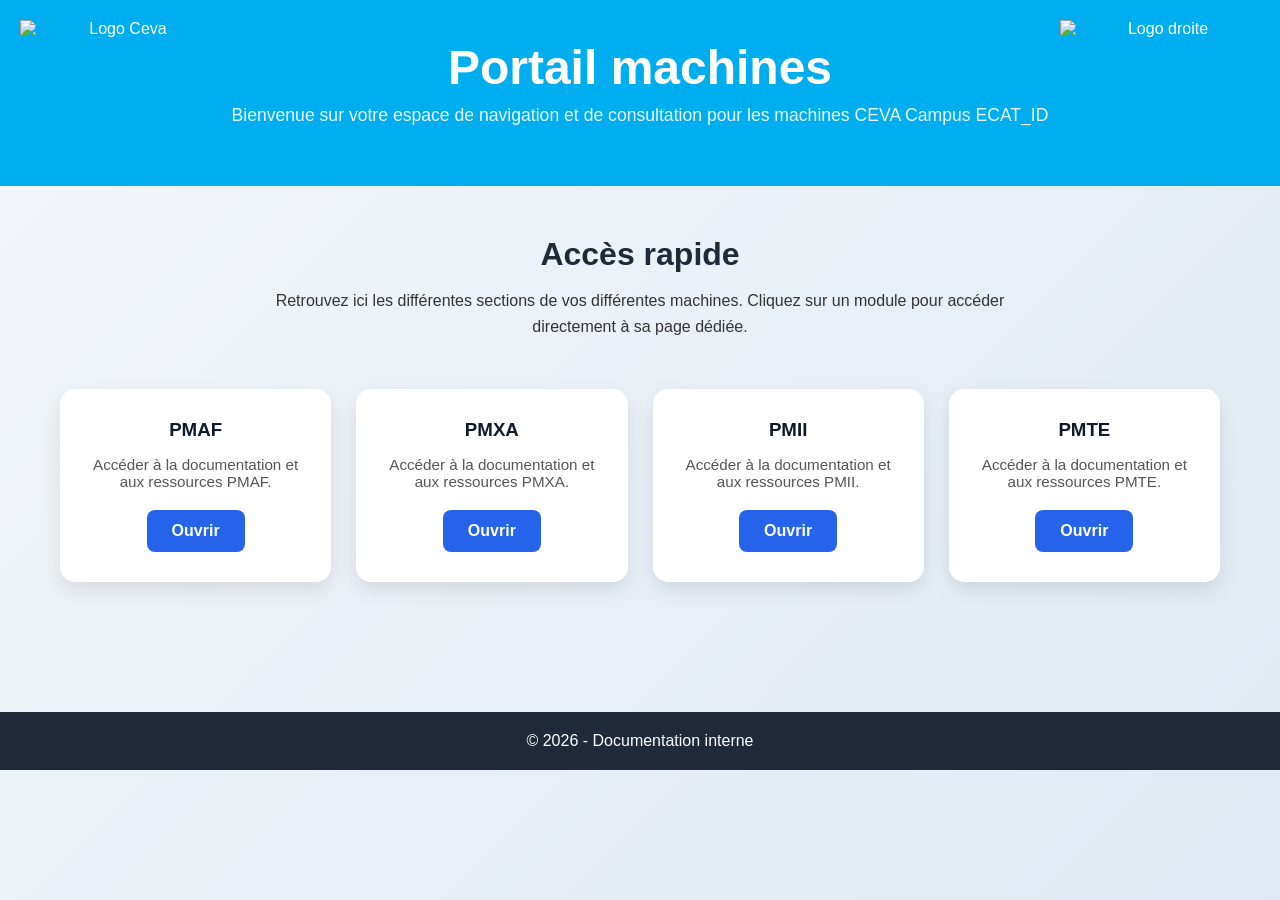
==== index.html @ be179c30 "V0.1" ====
<!DOCTYPE html>
<html lang="fr">
<head>
    <meta charset="UTF-8">
    <meta name="viewport" content="width=device-width, initial-scale=1.0">
    <title>Accueil - Documentation</title>

    <style>
        * {
            margin: 0;
            padding: 0;
            box-sizing: border-box;
            font-family: Arial, Helvetica, sans-serif;
        }

        body {
            background: linear-gradient(135deg, #f4f7fa, #dfe9f3);
            color: #333;
            min-height: 100vh;
        }

        header {
            position: relative;
            background: #00AEEF;
            color: white;
            padding: 40px 20px 60px 20px;
            text-align: center;
            overflow: hidden;
        }

        header h1 {
            font-size: 3rem;
            margin-bottom: 10px;
        }

        header p {
            font-size: 1.1rem;
            opacity: 0.9;
        }

        /* Images coins */
        .logo-left,
        .logo-right {
            position: absolute;
            top: 20px;
            width: 200px;
            height: 150px;
            object-fit: contain;
        }

        .logo-left {
            left: 20px;
        }

        .logo-right {
            right: 20px;
        }

        main {
            max-width: 1200px;
            margin: auto;
            padding: 50px 20px;
        }

        .intro {
            text-align: center;
            margin-bottom: 50px;
        }

        .intro h2 {
            font-size: 2rem;
            margin-bottom: 15px;
            color: #1f2937;
        }

        .intro p {
            max-width: 800px;
            margin: auto;
            line-height: 1.6;
        }

        /* Boutons */
        .cards {
            display: grid;
            grid-template-columns: repeat(auto-fit, minmax(220px, 1fr));
            gap: 25px;
            margin-top: 40px;
        }

        .card {
            background: white;
            border-radius: 15px;
            padding: 30px 20px;
            text-align: center;
            box-shadow: 0 8px 20px rgba(0,0,0,0.1);
            transition: 0.3s ease;
        }

        .card:hover {
            transform: translateY(-5px);
            box-shadow: 0 12px 25px rgba(0,0,0,0.15);
        }

        .card h3 {
            margin-bottom: 15px;
            color: #111827;
        }

        .card p {
            margin-bottom: 20px;
            font-size: 0.95rem;
            color: #555;
        }

        .card a {
            display: inline-block;
            text-decoration: none;
            background: #2563eb;
            color: white;
            padding: 12px 25px;
            border-radius: 8px;
            transition: 0.3s;
            font-weight: bold;
        }

        .card a:hover {
            background: #1d4ed8;
        }

        footer {
            margin-top: 80px;
            text-align: center;
            padding: 20px;
            background: #1f2937;
            color: white;
        }

        @media (max-width: 768px) {
            .logo-left,
            .logo-right {
                width: 70px;
                height: 70px;
            }

            header h1 {
                font-size: 2rem;
            }
        }
    </style>
</head>

<body>

    <header>

        <!-- Image haut gauche -->
        <img src="Pages/images/CEVA logo Ecat iD campus-white.png" alt="Logo Ceva" class="logo-left">

        <!-- Image haut droite -->
        <img src="Pages/images/MachineDefault.png" alt="Logo droite" class="logo-right">

        <h1>Portail machines</h1>
        <p>Bienvenue sur votre espace de navigation et de consultation pour les machines CEVA Campus ECAT_ID</p>

    </header>

    <main>

        <section class="intro">
            <h2>Accès rapide</h2>
            <p>
                Retrouvez ici les différentes sections de vos différentes machines.
                Cliquez sur un module pour accéder directement à sa page dédiée.
            </p>
        </section>

        <section class="cards">

            <div class="card">
                <h3>PMAF</h3>
                <p>Accéder à la documentation et aux ressources PMAF.</p>
                <a href="Pages/PMAF.html">Ouvrir</a>
            </div>

            <div class="card">
                <h3>PMXA</h3>
                <p>Accéder à la documentation et aux ressources PMXA.</p>
                <a href="Pages/PMXA.html">Ouvrir</a>
            </div>

            <div class="card">
                <h3>PMII</h3>
                <p>Accéder à la documentation et aux ressources PMII.</p>
                <a href="Pages/PMII.html">Ouvrir</a>
            </div>

            <div class="card">
                <h3>PMTE</h3>
                <p>Accéder à la documentation et aux ressources PMTE.</p>
                <a href="Pages/PMTE.html">Ouvrir</a>
            </div>

        </section>

    </main>

    <footer>
        <p>© 2026 - Documentation interne</p>
    </footer>

</body>
</html>
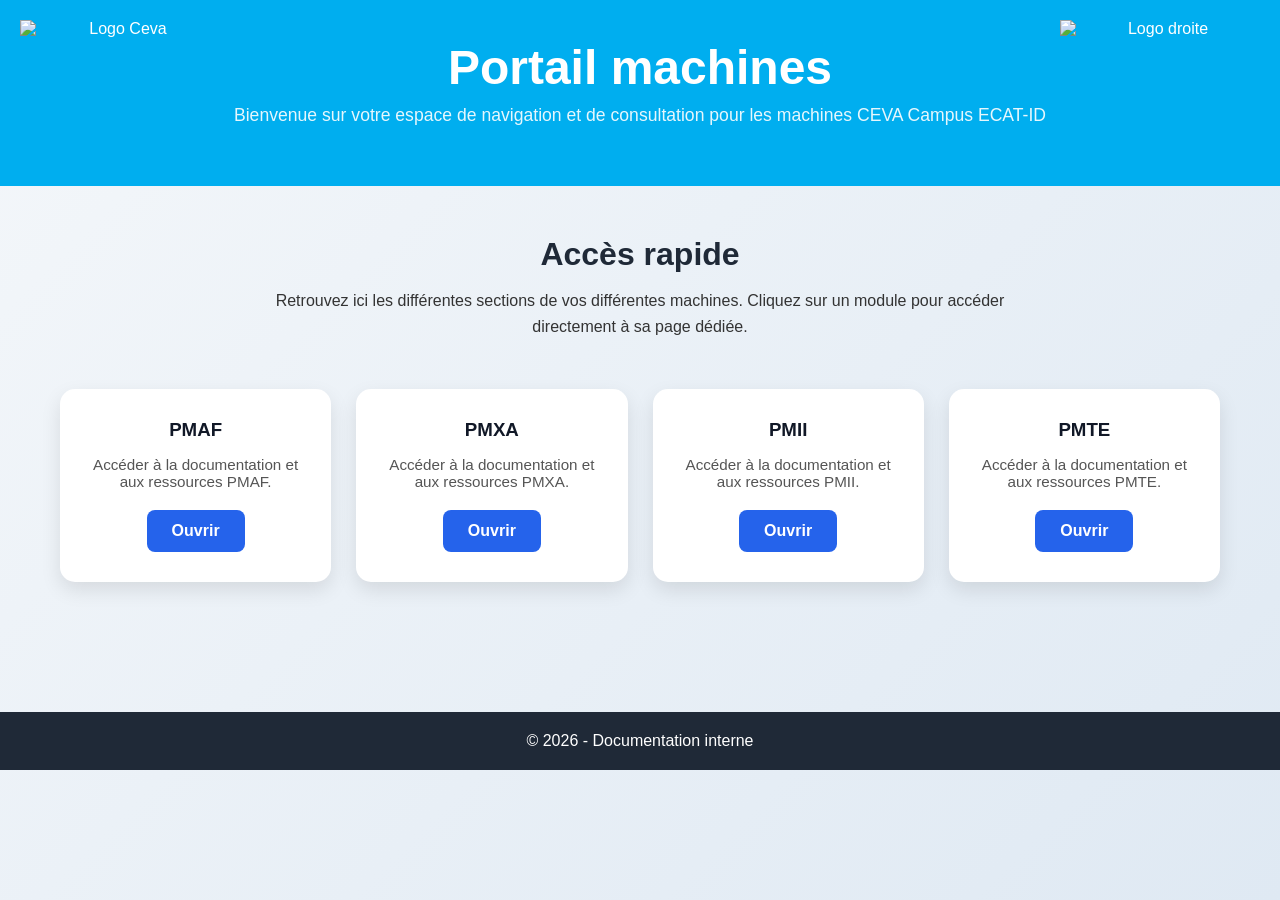
==== commit dfcfd048: "V0.1" ====
--- a/index.html
+++ b/index.html
@@ -1,152 +1,13 @@
 <!DOCTYPE html>
 <html lang="fr">
+
 <head>
     <meta charset="UTF-8">
     <meta name="viewport" content="width=device-width, initial-scale=1.0">
     <title>Accueil - Documentation</title>
 
-    <style>
-        * {
-            margin: 0;
-            padding: 0;
-            box-sizing: border-box;
-            font-family: Arial, Helvetica, sans-serif;
-        }
-
-        body {
-            background: linear-gradient(135deg, #f4f7fa, #dfe9f3);
-            color: #333;
-            min-height: 100vh;
-        }
-
-        header {
-            position: relative;
-            background: #00AEEF;
-            color: white;
-            padding: 40px 20px 60px 20px;
-            text-align: center;
-            overflow: hidden;
-        }
-
-        header h1 {
-            font-size: 3rem;
-            margin-bottom: 10px;
-        }
-
-        header p {
-            font-size: 1.1rem;
-            opacity: 0.9;
-        }
-
-        /* Images coins */
-        .logo-left,
-        .logo-right {
-            position: absolute;
-            top: 20px;
-            width: 200px;
-            height: 150px;
-            object-fit: contain;
-        }
-
-        .logo-left {
-            left: 20px;
-        }
-
-        .logo-right {
-            right: 20px;
-        }
-
-        main {
-            max-width: 1200px;
-            margin: auto;
-            padding: 50px 20px;
-        }
-
-        .intro {
-            text-align: center;
-            margin-bottom: 50px;
-        }
-
-        .intro h2 {
-            font-size: 2rem;
-            margin-bottom: 15px;
-            color: #1f2937;
-        }
-
-        .intro p {
-            max-width: 800px;
-            margin: auto;
-            line-height: 1.6;
-        }
-
-        /* Boutons */
-        .cards {
-            display: grid;
-            grid-template-columns: repeat(auto-fit, minmax(220px, 1fr));
-            gap: 25px;
-            margin-top: 40px;
-        }
-
-        .card {
-            background: white;
-            border-radius: 15px;
-            padding: 30px 20px;
-            text-align: center;
-            box-shadow: 0 8px 20px rgba(0,0,0,0.1);
-            transition: 0.3s ease;
-        }
-
-        .card:hover {
-            transform: translateY(-5px);
-            box-shadow: 0 12px 25px rgba(0,0,0,0.15);
-        }
-
-        .card h3 {
-            margin-bottom: 15px;
-            color: #111827;
-        }
-
-        .card p {
-            margin-bottom: 20px;
-            font-size: 0.95rem;
-            color: #555;
-        }
-
-        .card a {
-            display: inline-block;
-            text-decoration: none;
-            background: #2563eb;
-            color: white;
-            padding: 12px 25px;
-            border-radius: 8px;
-            transition: 0.3s;
-            font-weight: bold;
-        }
-
-        .card a:hover {
-            background: #1d4ed8;
-        }
-
-        footer {
-            margin-top: 80px;
-            text-align: center;
-            padding: 20px;
-            background: #1f2937;
-            color: white;
-        }
-
-        @media (max-width: 768px) {
-            .logo-left,
-            .logo-right {
-                width: 70px;
-                height: 70px;
-            }
-
-            header h1 {
-                font-size: 2rem;
-            }
-        }
-    </style>
+    <!-- Lien vers le CSS -->
+    <link rel="stylesheet" href="style.css">
 </head>
 
 <body>
@@ -160,18 +21,25 @@
         <img src="Pages/images/MachineDefault.png" alt="Logo droite" class="logo-right">
 
         <h1>Portail machines</h1>
-        <p>Bienvenue sur votre espace de navigation et de consultation pour les machines CEVA Campus ECAT_ID</p>
+
+        <p>
+            Bienvenue sur votre espace de navigation et de consultation
+            pour les machines CEVA Campus ECAT-ID
+        </p>
 
     </header>
 
     <main>
 
         <section class="intro">
+
             <h2>Accès rapide</h2>
+
             <p>
                 Retrouvez ici les différentes sections de vos différentes machines.
                 Cliquez sur un module pour accéder directement à sa page dédiée.
             </p>
+
         </section>
 
         <section class="cards">
@@ -209,4 +77,5 @@
     </footer>
 
 </body>
+
 </html>
--- a/style.css
+++ b/style.css
@@ -0,0 +1,141 @@
+* {
+    margin: 0;
+    padding: 0;
+    box-sizing: border-box;
+    font-family: Arial, Helvetica, sans-serif;
+}
+
+body {
+    background: linear-gradient(135deg, #f4f7fa, #dfe9f3);
+    color: #333;
+    min-height: 100vh;
+}
+
+header {
+    position: relative;
+    background: #00AEEF;
+    color: white;
+    padding: 40px 20px 60px 20px;
+    text-align: center;
+    overflow: hidden;
+}
+
+header h1 {
+    font-size: 3rem;
+    margin-bottom: 10px;
+}
+
+header p {
+    font-size: 1.1rem;
+    opacity: 0.9;
+}
+
+/* Images coins */
+.logo-left,
+.logo-right {
+    position: absolute;
+    top: 20px;
+    width: 200px;
+    height: 150px;
+    object-fit: contain;
+}
+
+.logo-left {
+    left: 20px;
+}
+
+.logo-right {
+    right: 20px;
+}
+
+main {
+    max-width: 1200px;
+    margin: auto;
+    padding: 50px 20px;
+}
+
+.intro {
+    text-align: center;
+    margin-bottom: 50px;
+}
+
+.intro h2 {
+    font-size: 2rem;
+    margin-bottom: 15px;
+    color: #1f2937;
+}
+
+.intro p {
+    max-width: 800px;
+    margin: auto;
+    line-height: 1.6;
+}
+
+/* Boutons */
+.cards {
+    display: grid;
+    grid-template-columns: repeat(auto-fit, minmax(220px, 1fr));
+    gap: 25px;
+    margin-top: 40px;
+}
+
+.card {
+    background: white;
+    border-radius: 15px;
+    padding: 30px 20px;
+    text-align: center;
+    box-shadow: 0 8px 20px rgba(0,0,0,0.1);
+    transition: 0.3s ease;
+}
+
+.card:hover {
+    transform: translateY(-5px);
+    box-shadow: 0 12px 25px rgba(0,0,0,0.15);
+}
+
+.card h3 {
+    margin-bottom: 15px;
+    color: #111827;
+}
+
+.card p {
+    margin-bottom: 20px;
+    font-size: 0.95rem;
+    color: #555;
+}
+
+.card a {
+    display: inline-block;
+    text-decoration: none;
+    background: #2563eb;
+    color: white;
+    padding: 12px 25px;
+    border-radius: 8px;
+    transition: 0.3s;
+    font-weight: bold;
+}
+
+.card a:hover {
+    background: #1d4ed8;
+}
+
+footer {
+    margin-top: 80px;
+    text-align: center;
+    padding: 20px;
+    background: #1f2937;
+    color: white;
+}
+
+@media (max-width: 768px) {
+
+    .logo-left,
+    .logo-right {
+        width: 70px;
+        height: 70px;
+    }
+
+    header h1 {
+        font-size: 2rem;
+    }
+}
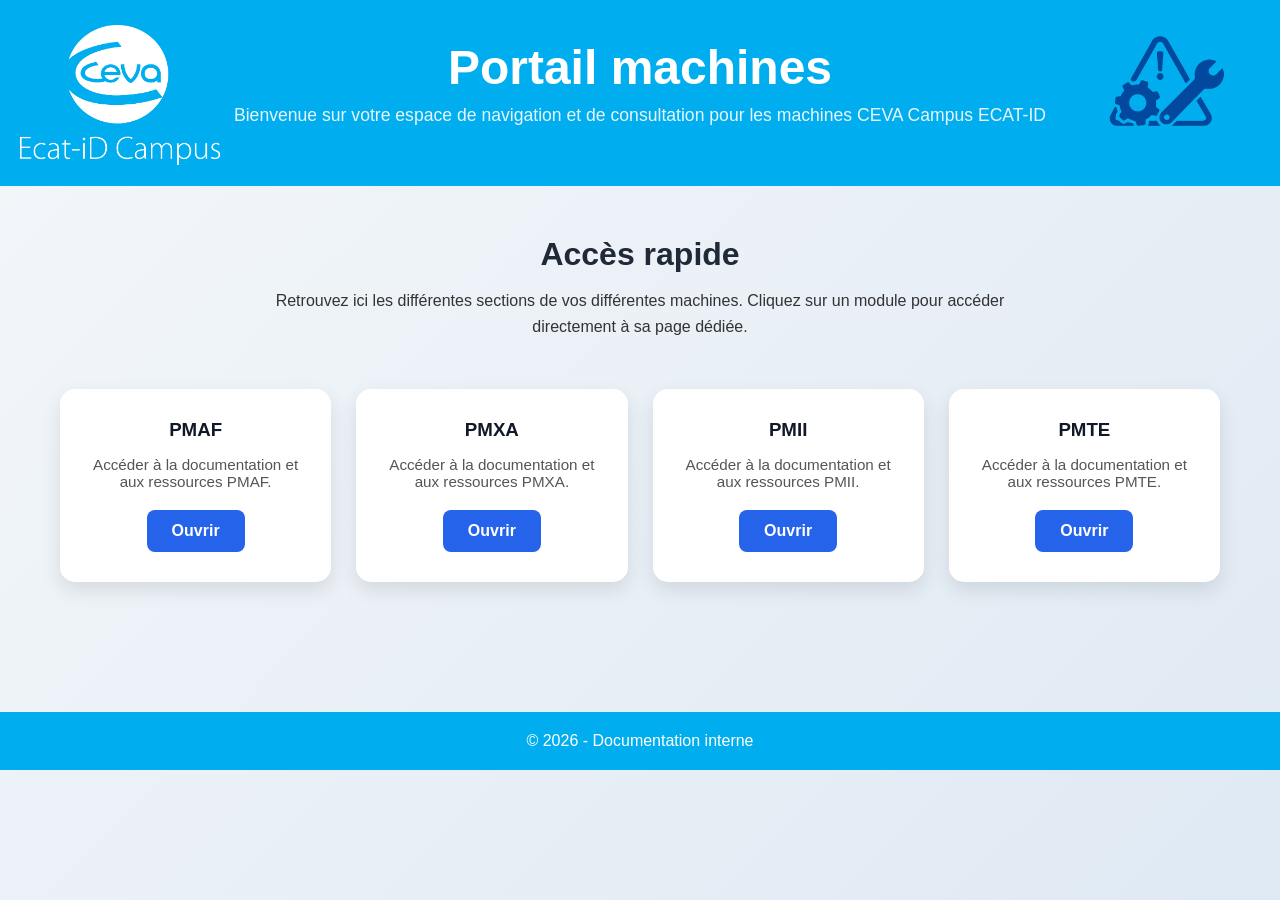
==== commit deef782c: "V0.1" ====
--- a/index.html
+++ b/index.html
@@ -15,10 +15,10 @@
     <header>
 
         <!-- Image haut gauche -->
-        <img src="Pages/images/CEVA logo Ecat iD campus-white.png" alt="Logo Ceva" class="logo-left">
+        <img src="Pages/Images/CEVA logo Ecat iD campus-white.png" alt="Logo Ceva" class="logo-left">
 
         <!-- Image haut droite -->
-        <img src="Pages/images/MachineDefault.png" alt="Logo droite" class="logo-right">
+        <img src="Pages/Images/MachineDefault.png" alt="Logo droite" class="logo-right">
 
         <h1>Portail machines</h1>
 
--- a/style.css
+++ b/style.css
@@ -123,7 +123,7 @@
     margin-top: 80px;
     text-align: center;
     padding: 20px;
-    background: #1f2937;
+    background: #00AEEF;
     color: white;
 }
 
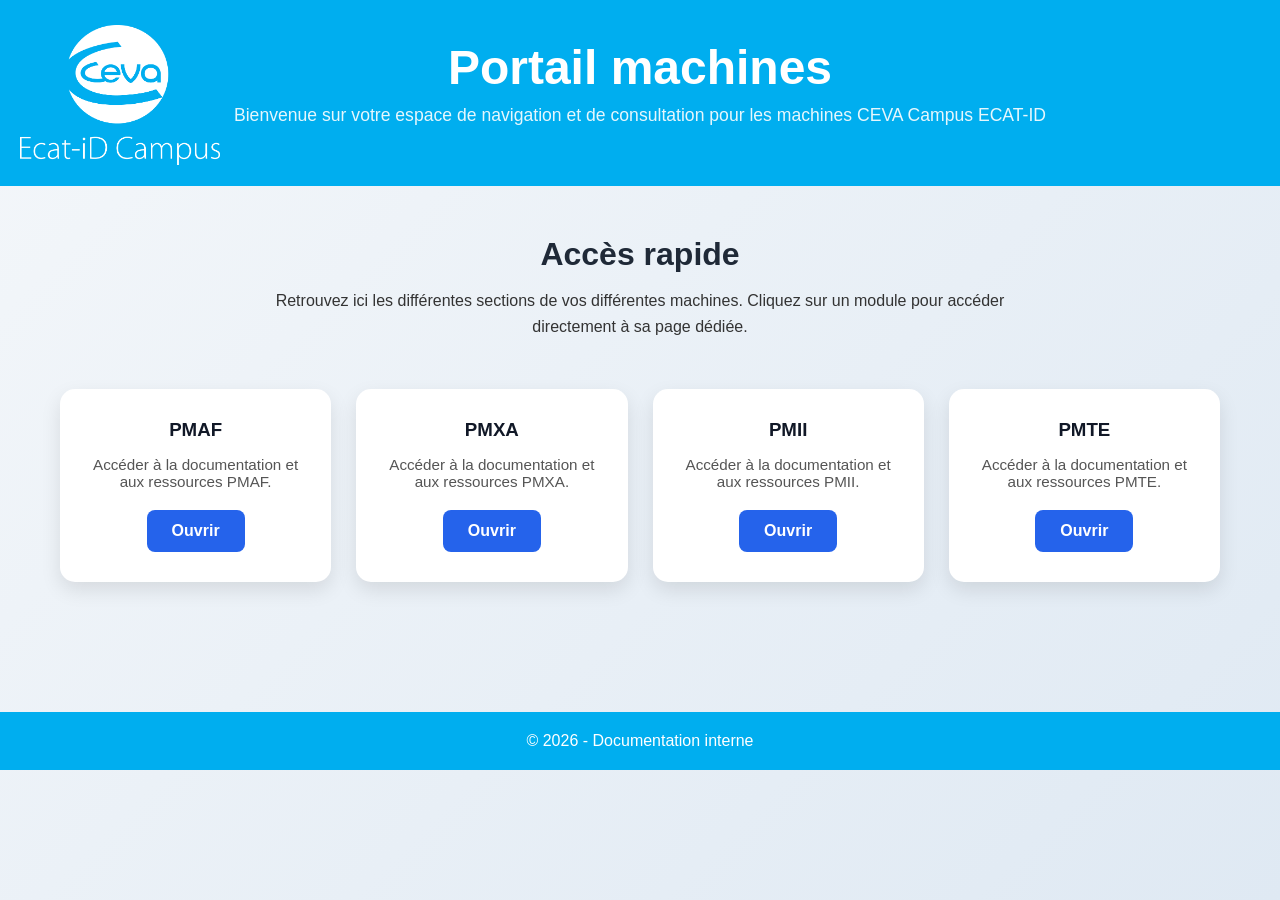
==== commit 535ed2f9: "V0.1" ====
--- a/index.html
+++ b/index.html
@@ -17,8 +17,6 @@
         <!-- Image haut gauche -->
         <img src="Pages/Images/CEVA logo Ecat iD campus-white.png" alt="Logo Ceva" class="logo-left">
 
-        <!-- Image haut droite -->
-        <img src="Pages/Images/MachineDefault.png" alt="Logo droite" class="logo-right">
 
         <h1>Portail machines</h1>
 
--- a/style.css
+++ b/style.css
@@ -138,4 +138,27 @@
     header h1 {
         font-size: 2rem;
     }
+}
+
+.breadcrumb {
+    max-width: 1200px;
+    margin: 20px auto 0 auto;
+    padding: 10px 20px;
+    font-size: 0.95rem;
+    color: #555;
+}
+
+.breadcrumb a {
+    text-decoration: none;
+    color: #2563eb;
+    font-weight: bold;
+}
+
+.breadcrumb a:hover {
+    text-decoration: underline;
+}
+
+.breadcrumb span {
+    margin: 0 8px;
+    color: #999;
 }
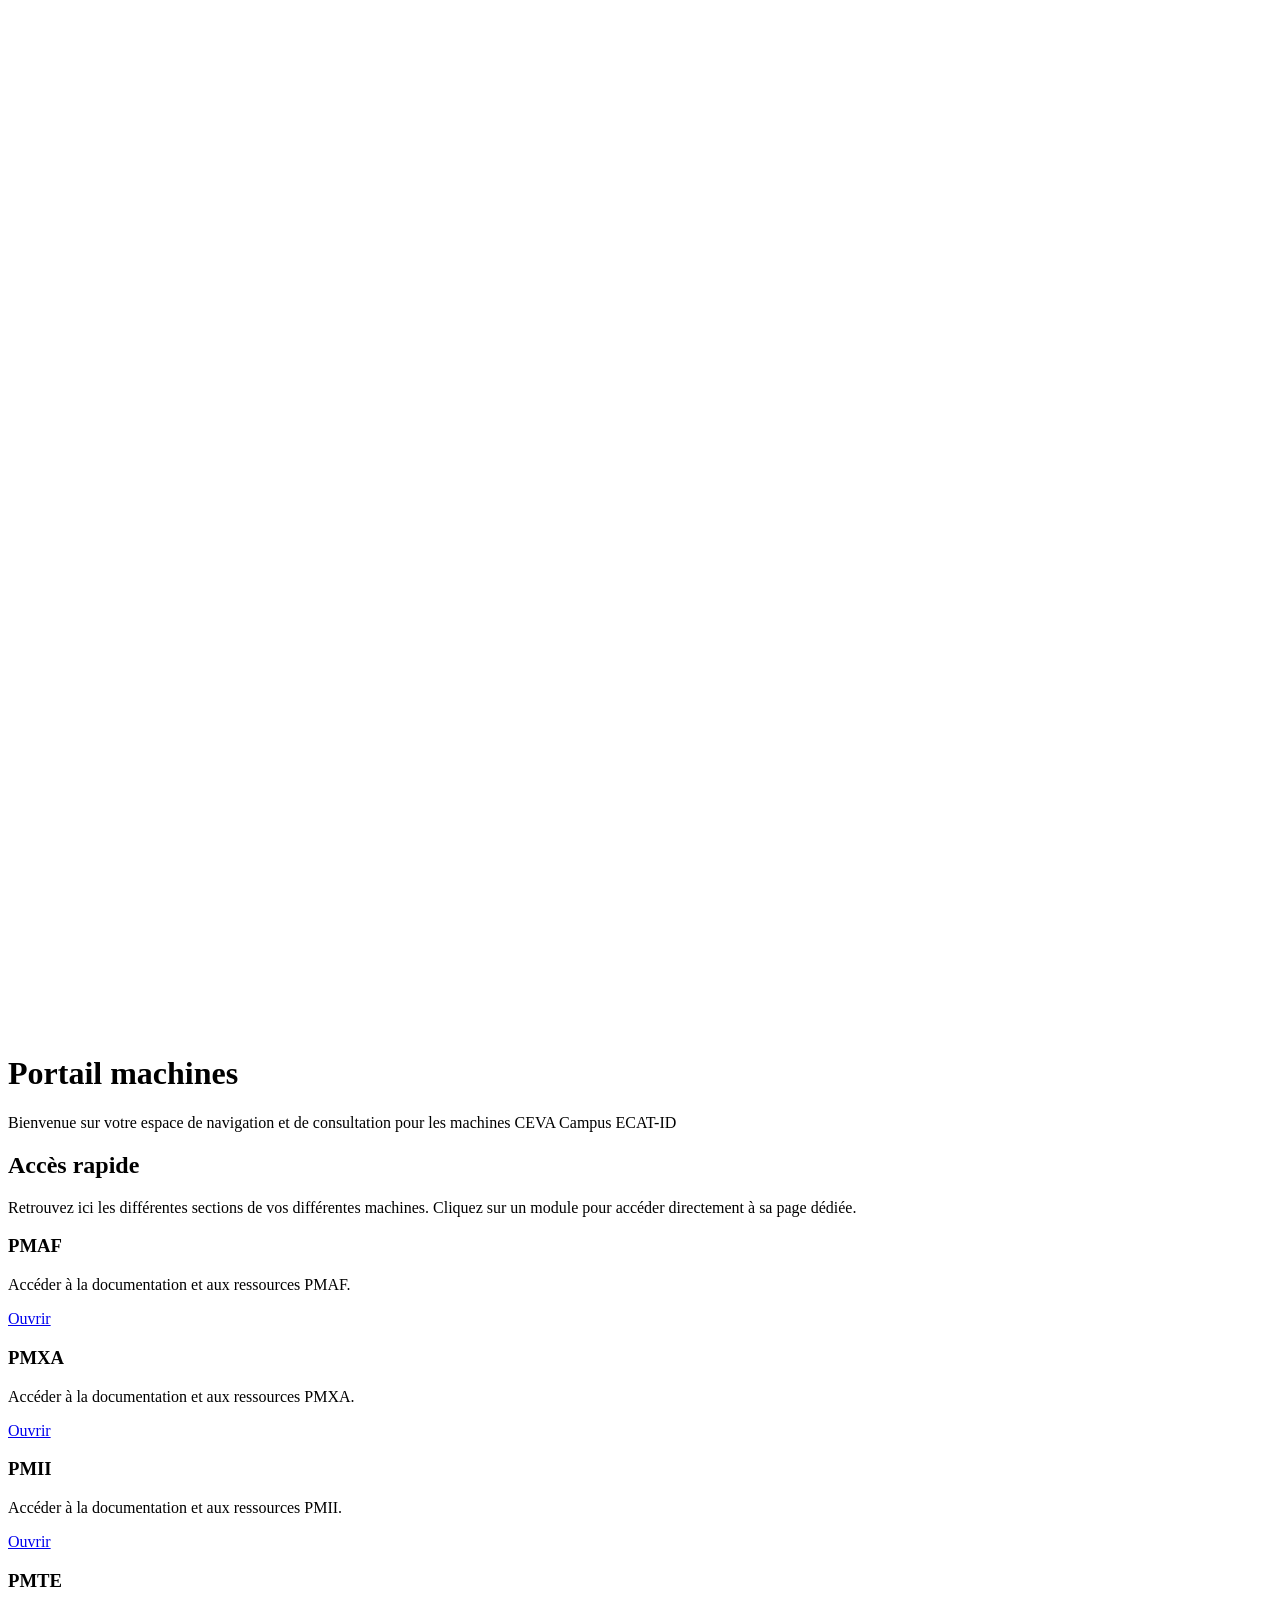
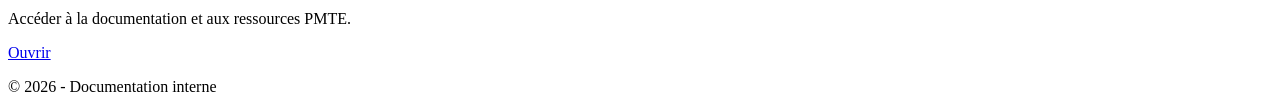
==== commit a2c1514a: "ajout pmaf" ====
--- a/index.html
+++ b/index.html
@@ -7,7 +7,7 @@
     <title>Accueil - Documentation</title>
 
     <!-- Lien vers le CSS -->
-    <link rel="stylesheet" href="style.css">
+    <link rel="stylesheet" href="ui/style.css">
 </head>
 
 <body>
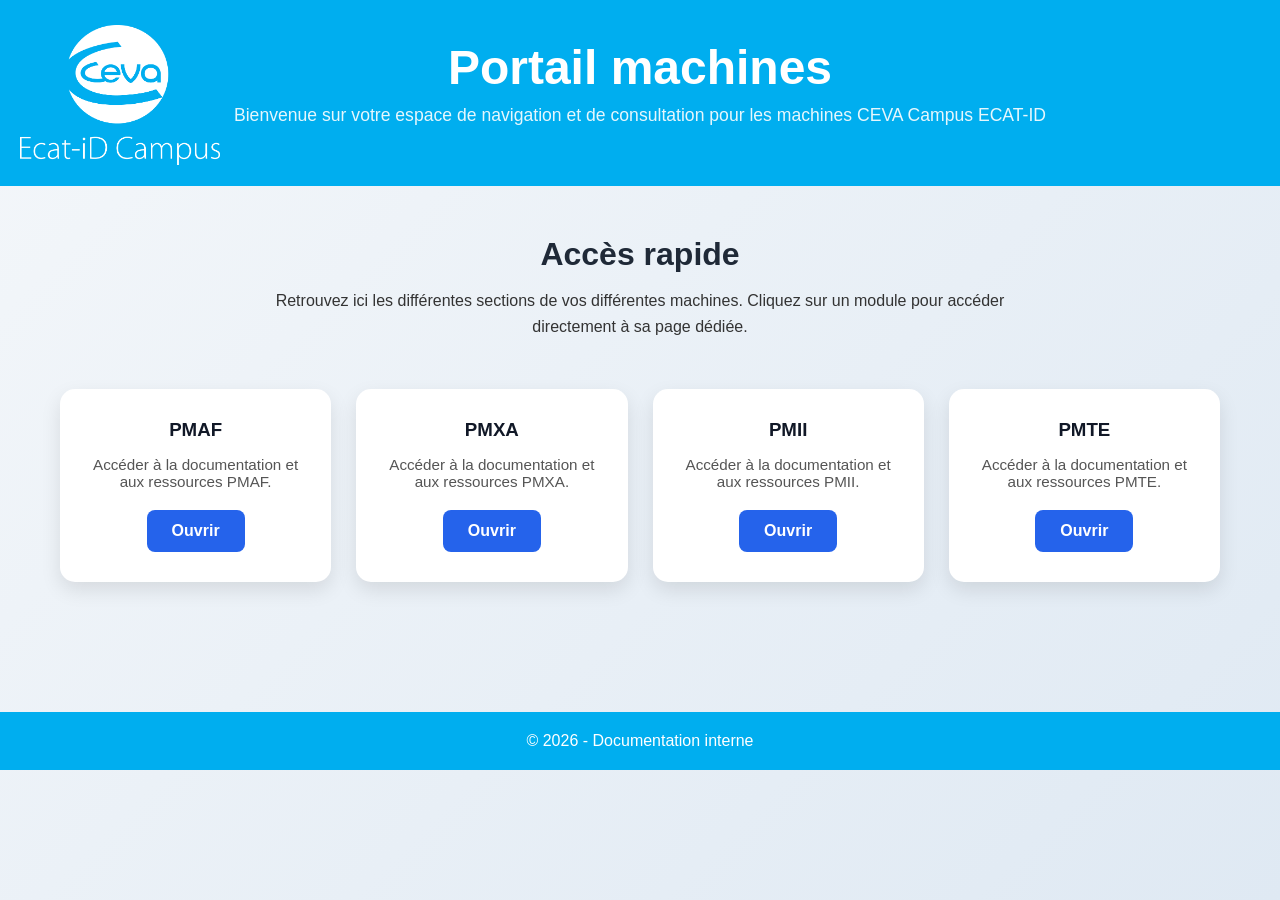
==== commit 504a07c1: "dossier ui" ====
--- a/index.html
+++ b/index.html
@@ -7,7 +7,7 @@
     <title>Accueil - Documentation</title>
 
     <!-- Lien vers le CSS -->
-    <link rel="stylesheet" href="ui/style.css">
+    <link rel="stylesheet" href="UI/style.css">
 </head>
 
 <body>
--- a/UI/style.css
+++ b/UI/style.css
@@ -0,0 +1,164 @@
+* {
+    margin: 0;
+    padding: 0;
+    box-sizing: border-box;
+    font-family: Arial, Helvetica, sans-serif;
+}
+
+body {
+    background: linear-gradient(135deg, #f4f7fa, #dfe9f3);
+    color: #333;
+    min-height: 100vh;
+}
+
+header {
+    position: relative;
+    background: #00AEEF;
+    color: white;
+    padding: 40px 20px 60px 20px;
+    text-align: center;
+    overflow: hidden;
+}
+
+header h1 {
+    font-size: 3rem;
+    margin-bottom: 10px;
+}
+
+header p {
+    font-size: 1.1rem;
+    opacity: 0.9;
+}
+
+/* Images coins */
+.logo-left,
+.logo-right {
+    position: absolute;
+    top: 20px;
+    width: 200px;
+    height: 150px;
+    object-fit: contain;
+}
+
+.logo-left {
+    left: 20px;
+}
+
+.logo-right {
+    right: 20px;
+}
+
+main {
+    max-width: 1200px;
+    margin: auto;
+    padding: 50px 20px;
+}
+
+.intro {
+    text-align: center;
+    margin-bottom: 50px;
+}
+
+.intro h2 {
+    font-size: 2rem;
+    margin-bottom: 15px;
+    color: #1f2937;
+}
+
+.intro p {
+    max-width: 800px;
+    margin: auto;
+    line-height: 1.6;
+}
+
+/* Boutons */
+.cards {
+    display: grid;
+    grid-template-columns: repeat(auto-fit, minmax(220px, 1fr));
+    gap: 25px;
+    margin-top: 40px;
+}
+
+.card {
+    background: white;
+    border-radius: 15px;
+    padding: 30px 20px;
+    text-align: center;
+    box-shadow: 0 8px 20px rgba(0,0,0,0.1);
+    transition: 0.3s ease;
+}
+
+.card:hover {
+    transform: translateY(-5px);
+    box-shadow: 0 12px 25px rgba(0,0,0,0.15);
+}
+
+.card h3 {
+    margin-bottom: 15px;
+    color: #111827;
+}
+
+.card p {
+    margin-bottom: 20px;
+    font-size: 0.95rem;
+    color: #555;
+}
+
+.card a {
+    display: inline-block;
+    text-decoration: none;
+    background: #2563eb;
+    color: white;
+    padding: 12px 25px;
+    border-radius: 8px;
+    transition: 0.3s;
+    font-weight: bold;
+}
+
+.card a:hover {
+    background: #1d4ed8;
+}
+
+footer {
+    margin-top: 80px;
+    text-align: center;
+    padding: 20px;
+    background: #00AEEF;
+    color: white;
+}
+
+@media (max-width: 768px) {
+
+    .logo-left,
+    .logo-right {
+        width: 70px;
+        height: 70px;
+    }
+
+    header h1 {
+        font-size: 2rem;
+    }
+}
+
+.breadcrumb {
+    max-width: 1200px;
+    margin: 20px auto 0 auto;
+    padding: 10px 20px;
+    font-size: 0.95rem;
+    color: #555;
+}
+
+.breadcrumb a {
+    text-decoration: none;
+    color: #2563eb;
+    font-weight: bold;
+}
+
+.breadcrumb a:hover {
+    text-decoration: underline;
+}
+
+.breadcrumb span {
+    margin: 0 8px;
+    color: #999;
+}
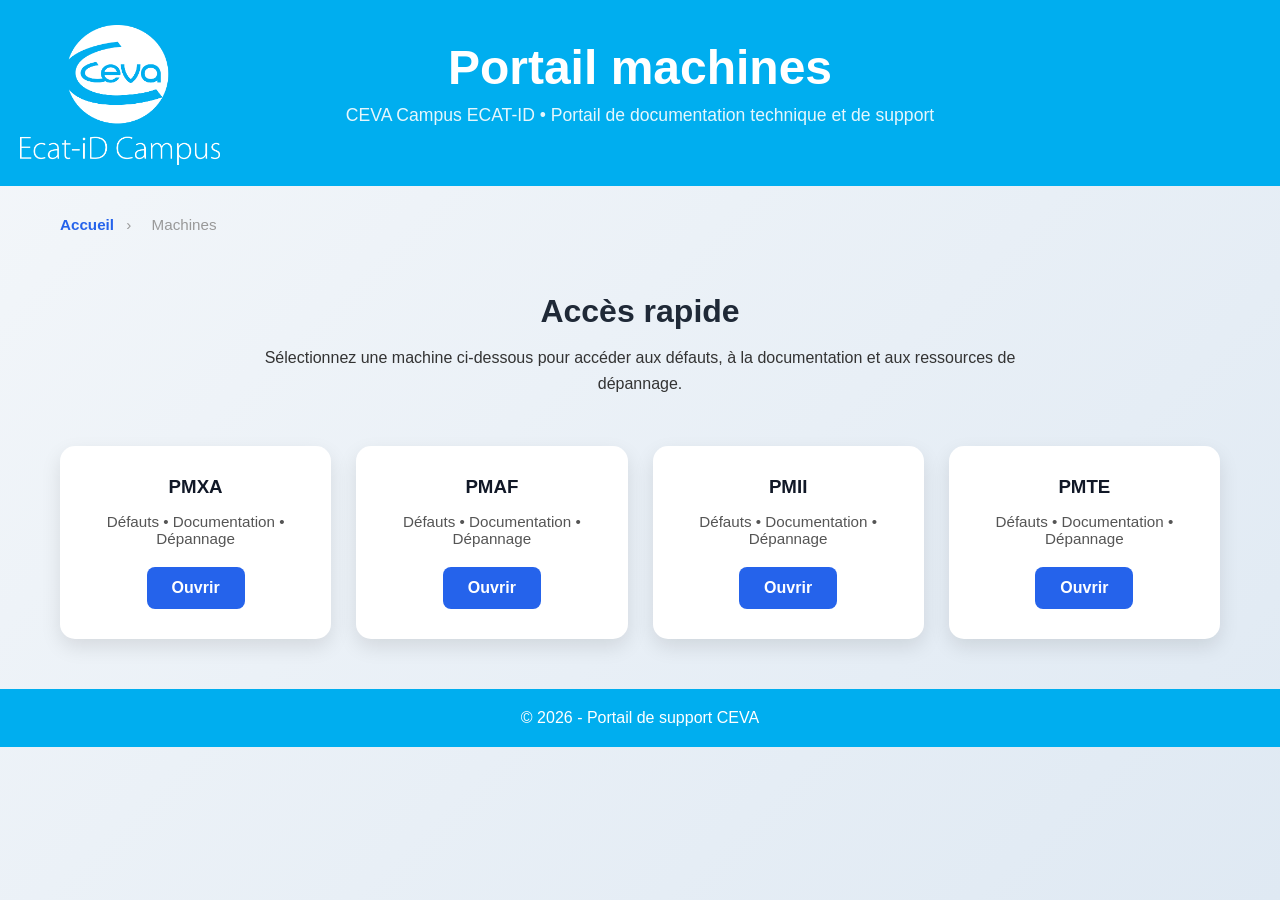
==== commit 46ee6997: "V0.2" ====
--- a/index.html
+++ b/index.html
@@ -4,65 +4,72 @@
 <head>
     <meta charset="UTF-8">
     <meta name="viewport" content="width=device-width, initial-scale=1.0">
-    <title>Accueil - Documentation</title>
+    <title>CEVA - Portail Machines</title>
 
-    <!-- Lien vers le CSS -->
     <link rel="stylesheet" href="UI/style.css">
 </head>
 
 <body>
 
+    <!-- ================= HEADER ================= -->
     <header>
 
-        <!-- Image haut gauche -->
-        <img src="Pages/Images/CEVA logo Ecat iD campus-white.png" alt="Logo Ceva" class="logo-left">
-
+        <img src="Pages/Images/CEVA logo Ecat iD campus-white.png" alt="Logo CEVA" class="logo-left">
 
         <h1>Portail machines</h1>
 
         <p>
-            Bienvenue sur votre espace de navigation et de consultation
-            pour les machines CEVA Campus ECAT-ID
+            CEVA Campus ECAT-ID • Portail de documentation technique et de support
         </p>
 
     </header>
 
+    <!-- ================= BREADCRUMB ================= -->
+    <nav class="breadcrumb">
+        <a href="index.html">Accueil</a>
+        <span>›</span>
+        <span>Machines</span>
+    </nav>
+
+    <!-- ================= MAIN ================= -->
     <main>
 
+        <!-- INTRO -->
         <section class="intro">
 
             <h2>Accès rapide</h2>
 
             <p>
-                Retrouvez ici les différentes sections de vos différentes machines.
-                Cliquez sur un module pour accéder directement à sa page dédiée.
+                Sélectionnez une machine ci-dessous pour accéder aux défauts, à la documentation
+                et aux ressources de dépannage.
             </p>
 
         </section>
 
+        <!-- ================= CARDS ================= -->
         <section class="cards">
 
             <div class="card">
+                <h3>PMXA</h3>
+                <p>Défauts • Documentation • Dépannage</p>
+                <a href="Pages/PMXA.html">Ouvrir</a>
+            </div>
+
+            <div class="card">
                 <h3>PMAF</h3>
-                <p>Accéder à la documentation et aux ressources PMAF.</p>
+                <p>Défauts • Documentation • Dépannage</p>
                 <a href="Pages/PMAF.html">Ouvrir</a>
             </div>
 
             <div class="card">
-                <h3>PMXA</h3>
-                <p>Accéder à la documentation et aux ressources PMXA.</p>
-                <a href="Pages/PMXA.html">Ouvrir</a>
-            </div>
-
-            <div class="card">
                 <h3>PMII</h3>
-                <p>Accéder à la documentation et aux ressources PMII.</p>
+                <p>Défauts • Documentation • Dépannage</p>
                 <a href="Pages/PMII.html">Ouvrir</a>
             </div>
 
             <div class="card">
                 <h3>PMTE</h3>
-                <p>Accéder à la documentation et aux ressources PMTE.</p>
+                <p>Défauts • Documentation • Dépannage</p>
                 <a href="Pages/PMTE.html">Ouvrir</a>
             </div>
 
@@ -70,8 +77,9 @@
 
     </main>
 
+    <!-- ================= FOOTER ================= -->
     <footer>
-        <p>© 2026 - Documentation interne</p>
+        © 2026 - Portail de support CEVA
     </footer>
 
 </body>
--- a/UI/style.css
+++ b/UI/style.css
@@ -120,7 +120,7 @@
 }
 
 footer {
-    margin-top: 80px;
+    margin-bottom: 10px;
     text-align: center;
     padding: 20px;
     background: #00AEEF;
@@ -161,4 +161,5 @@
 .breadcrumb span {
     margin: 0 8px;
     color: #999;
-}+}
+
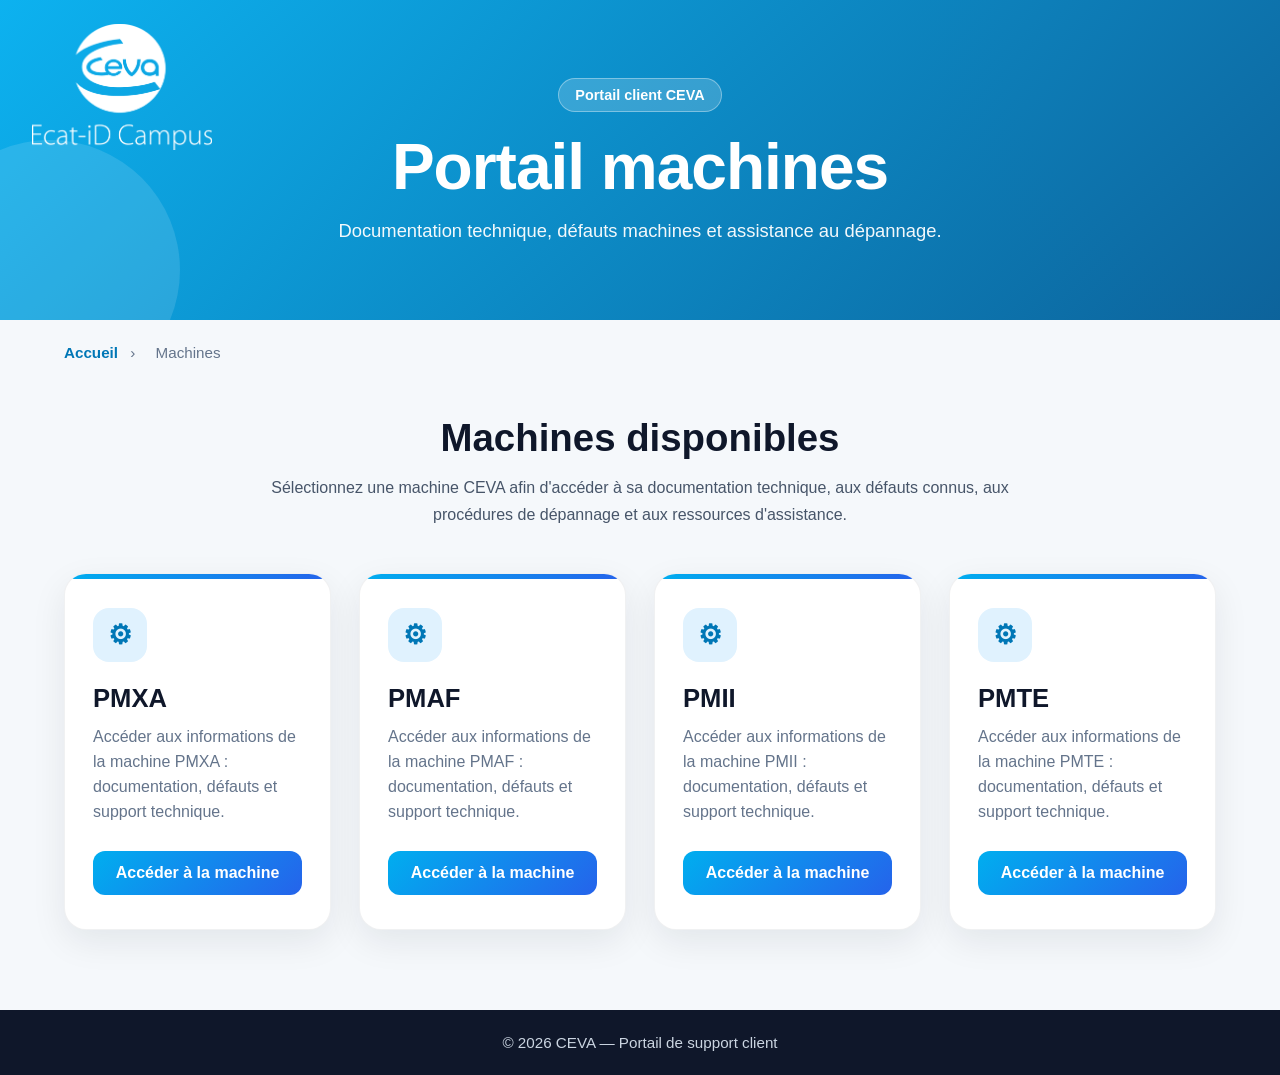
==== commit cbe70f4c: "V0.3" ====
--- a/index.html
+++ b/index.html
@@ -11,76 +11,83 @@
 
 <body>
 
-    <!-- ================= HEADER ================= -->
-    <header>
+<header class="hero">
+    <img src="Pages/Images/CEVA logo Ecat iD campus-white.png" alt="Logo CEVA" class="logo-left">
 
-        <img src="Pages/Images/CEVA logo Ecat iD campus-white.png" alt="Logo CEVA" class="logo-left">
+    <div class="hero-content">
+        <span class="badge">Portail client CEVA</span>
+        <h1>Portail machines</h1>
+        <p>Documentation technique, défauts machines et assistance au dépannage.</p>
+    </div>
+</header>
 
-        <h1>Portail machines</h1>
+<nav class="breadcrumb">
+    <a href="index.html">Accueil</a>
+    <span>›</span>
+    <span>Machines</span>
+</nav>
+
+<main>
+
+    <section class="intro">
+        <h2>Machines disponibles</h2>
 
         <p>
-            CEVA Campus ECAT-ID • Portail de documentation technique et de support
+            Sélectionnez une machine CEVA afin d'accéder à sa documentation
+            technique, aux défauts connus, aux procédures de dépannage et aux
+            ressources d'assistance.
         </p>
+    </section>
 
-    </header>
+    <section class="cards">
 
-    <!-- ================= BREADCRUMB ================= -->
-    <nav class="breadcrumb">
-        <a href="index.html">Accueil</a>
-        <span>›</span>
-        <span>Machines</span>
-    </nav>
+        <div class="card">
+            <span class="card-icon">⚙</span>
+            <h3>PMXA</h3>
+            <p>
+                Accéder aux informations de la machine PMXA :
+                documentation, défauts et support technique.
+            </p>
+            <a href="Pages/PMXA.html">Accéder à la machine</a>
+        </div>
 
-    <!-- ================= MAIN ================= -->
-    <main>
+        <div class="card">
+            <span class="card-icon">⚙</span>
+            <h3>PMAF</h3>
+            <p>
+                Accéder aux informations de la machine PMAF :
+                documentation, défauts et support technique.
+            </p>
+            <a href="Pages/PMAF.html">Accéder à la machine</a>
+        </div>
 
-        <!-- INTRO -->
-        <section class="intro">
+        <div class="card">
+            <span class="card-icon">⚙</span>
+            <h3>PMII</h3>
+            <p>
+                Accéder aux informations de la machine PMII :
+                documentation, défauts et support technique.
+            </p>
+            <a href="Pages/PMII.html">Accéder à la machine</a>
+        </div>
 
-            <h2>Accès rapide</h2>
+        <div class="card">
+            <span class="card-icon">⚙</span>
+            <h3>PMTE</h3>
+            <p>
+                Accéder aux informations de la machine PMTE :
+                documentation, défauts et support technique.
+            </p>
+            <a href="Pages/PMTE.html">Accéder à la machine</a>
+        </div>
 
-            <p>
-                Sélectionnez une machine ci-dessous pour accéder aux défauts, à la documentation
-                et aux ressources de dépannage.
-            </p>
+    </section>
 
-        </section>
+</main>
 
-        <!-- ================= CARDS ================= -->
-        <section class="cards">
-
-            <div class="card">
-                <h3>PMXA</h3>
-                <p>Défauts • Documentation • Dépannage</p>
-                <a href="Pages/PMXA.html">Ouvrir</a>
-            </div>
-
-            <div class="card">
-                <h3>PMAF</h3>
-                <p>Défauts • Documentation • Dépannage</p>
-                <a href="Pages/PMAF.html">Ouvrir</a>
-            </div>
-
-            <div class="card">
-                <h3>PMII</h3>
-                <p>Défauts • Documentation • Dépannage</p>
-                <a href="Pages/PMII.html">Ouvrir</a>
-            </div>
-
-            <div class="card">
-                <h3>PMTE</h3>
-                <p>Défauts • Documentation • Dépannage</p>
-                <a href="Pages/PMTE.html">Ouvrir</a>
-            </div>
-
-        </section>
-
-    </main>
-
-    <!-- ================= FOOTER ================= -->
-    <footer>
-        © 2026 - Portail de support CEVA
-    </footer>
+<footer>
+    © 2026 CEVA — Portail de support client
+</footer>
 
 </body>
 
--- a/UI/style.css
+++ b/UI/style.css
@@ -2,164 +2,236 @@
     margin: 0;
     padding: 0;
     box-sizing: border-box;
-    font-family: Arial, Helvetica, sans-serif;
+    font-family: "Segoe UI", Arial, Helvetica, sans-serif;
 }
 
 body {
-    background: linear-gradient(135deg, #f4f7fa, #dfe9f3);
-    color: #333;
     min-height: 100vh;
-}
-
-header {
+    background: #f5f8fb;
+    color: #1f2937;
+}
+
+/* HEADER */
+
+.hero {
     position: relative;
-    background: #00AEEF;
+    min-height: 320px;
+    background:
+        linear-gradient(135deg, rgba(0, 174, 239, 0.95), rgba(0, 91, 150, 0.95)),
+        radial-gradient(circle at top right, rgba(255,255,255,0.25), transparent 35%);
     color: white;
-    padding: 40px 20px 60px 20px;
+    display: flex;
+    align-items: center;
+    justify-content: center;
     text-align: center;
+    padding: 50px 20px;
     overflow: hidden;
 }
 
-header h1 {
-    font-size: 3rem;
-    margin-bottom: 10px;
-}
-
-header p {
-    font-size: 1.1rem;
-    opacity: 0.9;
-}
-
-/* Images coins */
-.logo-left,
-.logo-right {
+.hero::after {
+    content: "";
     position: absolute;
-    top: 20px;
-    width: 200px;
-    height: 150px;
+    bottom: -80px;
+    left: -80px;
+    width: 260px;
+    height: 260px;
+    background: rgba(255,255,255,0.12);
+    border-radius: 50%;
+}
+
+.logo-left {
+    position: absolute;
+    top: 24px;
+    left: 32px;
+    width: 180px;
+    height: auto;
     object-fit: contain;
 }
 
-.logo-left {
-    left: 20px;
-}
-
-.logo-right {
-    right: 20px;
-}
+.hero-content {
+    max-width: 800px;
+    z-index: 1;
+}
+
+.badge {
+    display: inline-block;
+    margin-bottom: 18px;
+    padding: 8px 16px;
+    border-radius: 999px;
+    background: rgba(255,255,255,0.18);
+    border: 1px solid rgba(255,255,255,0.35);
+    font-size: 0.9rem;
+    font-weight: 600;
+}
+
+.hero h1 {
+    font-size: clamp(2.3rem, 5vw, 4rem);
+    margin-bottom: 16px;
+    letter-spacing: -1px;
+}
+
+.hero p {
+    font-size: 1.15rem;
+    opacity: 0.95;
+}
+
+/* BREADCRUMB */
+
+.breadcrumb {
+    max-width: 1200px;
+    margin: 24px auto 0;
+    padding: 0 24px;
+    font-size: 0.95rem;
+    color: #64748b;
+}
+
+.breadcrumb a {
+    color: #0077b6;
+    text-decoration: none;
+    font-weight: 700;
+}
+
+.breadcrumb a:hover {
+    text-decoration: underline;
+}
+
+.breadcrumb span {
+    margin: 0 8px;
+}
+
+/* MAIN */
 
 main {
     max-width: 1200px;
     margin: auto;
-    padding: 50px 20px;
+    padding: 55px 24px 80px;
 }
 
 .intro {
     text-align: center;
-    margin-bottom: 50px;
+    margin-bottom: 45px;
 }
 
 .intro h2 {
-    font-size: 2rem;
-    margin-bottom: 15px;
-    color: #1f2937;
+    font-size: clamp(1.8rem, 3vw, 2.4rem);
+    margin-bottom: 14px;
+    color: #0f172a;
 }
 
 .intro p {
-    max-width: 800px;
+    max-width: 760px;
     margin: auto;
-    line-height: 1.6;
-}
-
-/* Boutons */
+    line-height: 1.7;
+    color: #475569;
+}
+
+/* CARDS */
+
 .cards {
     display: grid;
-    grid-template-columns: repeat(auto-fit, minmax(220px, 1fr));
-    gap: 25px;
-    margin-top: 40px;
+    grid-template-columns: repeat(auto-fit, minmax(240px, 1fr));
+    gap: 28px;
 }
 
 .card {
+    position: relative;
     background: white;
-    border-radius: 15px;
-    padding: 30px 20px;
+    border-radius: 22px;
+    padding: 34px 28px;
+    box-shadow: 0 12px 35px rgba(15, 23, 42, 0.08);
+    border: 1px solid rgba(15, 23, 42, 0.06);
+    transition: all 0.25s ease;
+    overflow: hidden;
+}
+
+.card::before {
+    content: "";
+    position: absolute;
+    inset: 0 0 auto 0;
+    height: 5px;
+    background: linear-gradient(90deg, #00AEEF, #2563eb);
+}
+
+.card:hover {
+    transform: translateY(-8px);
+    box-shadow: 0 22px 45px rgba(15, 23, 42, 0.14);
+}
+
+.card-icon {
+    display: inline-flex;
+    align-items: center;
+    justify-content: center;
+    width: 54px;
+    height: 54px;
+    margin-bottom: 22px;
+    border-radius: 16px;
+    background: #e0f2fe;
+    color: #0077b6;
+    font-size: 1.7rem;
+    font-weight: bold;
+}
+
+.card h3 {
+    font-size: 1.6rem;
+    margin-bottom: 12px;
+    color: #0f172a;
+}
+
+.card p {
+    min-height: 90px;
+    margin-bottom: 26px;
+    color: #64748b;
+    line-height: 1.55;
+}
+
+.card a {
+    display: inline-flex;
+    align-items: center;
+    justify-content: center;
+    width: 100%;
+    text-decoration: none;
+    background: linear-gradient(135deg, #00AEEF, #2563eb);
+    color: white;
+    padding: 13px 22px;
+    border-radius: 12px;
+    font-weight: 700;
+    transition: all 0.25s ease;
+}
+
+.card a:hover {
+    filter: brightness(1.05);
+    transform: scale(1.02);
+}
+
+/* FOOTER */
+
+footer {
     text-align: center;
-    box-shadow: 0 8px 20px rgba(0,0,0,0.1);
-    transition: 0.3s ease;
-}
-
-.card:hover {
-    transform: translateY(-5px);
-    box-shadow: 0 12px 25px rgba(0,0,0,0.15);
-}
-
-.card h3 {
-    margin-bottom: 15px;
-    color: #111827;
-}
-
-.card p {
-    margin-bottom: 20px;
+    padding: 24px;
+    background: #0f172a;
+    color: #cbd5e1;
     font-size: 0.95rem;
-    color: #555;
-}
-
-.card a {
-    display: inline-block;
-    text-decoration: none;
-    background: #2563eb;
-    color: white;
-    padding: 12px 25px;
-    border-radius: 8px;
-    transition: 0.3s;
-    font-weight: bold;
-}
-
-.card a:hover {
-    background: #1d4ed8;
-}
-
-footer {
-    margin-bottom: 10px;
-    text-align: center;
-    padding: 20px;
-    background: #00AEEF;
-    color: white;
-}
+}
+
+/* RESPONSIVE */
 
 @media (max-width: 768px) {
-
-    .logo-left,
-    .logo-right {
-        width: 70px;
-        height: 70px;
-    }
-
-    header h1 {
-        font-size: 2rem;
-    }
-}
-
-.breadcrumb {
-    max-width: 1200px;
-    margin: 20px auto 0 auto;
-    padding: 10px 20px;
-    font-size: 0.95rem;
-    color: #555;
-}
-
-.breadcrumb a {
-    text-decoration: none;
-    color: #2563eb;
-    font-weight: bold;
-}
-
-.breadcrumb a:hover {
-    text-decoration: underline;
-}
-
-.breadcrumb span {
-    margin: 0 8px;
-    color: #999;
-}
-
+    .hero {
+        min-height: 280px;
+        padding-top: 110px;
+    }
+
+    .logo-left {
+        width: 120px;
+        left: 50%;
+        transform: translateX(-50%);
+    }
+
+    main {
+        padding-top: 40px;
+    }
+
+    .card {
+        padding: 28px 22px;
+    }
+}
